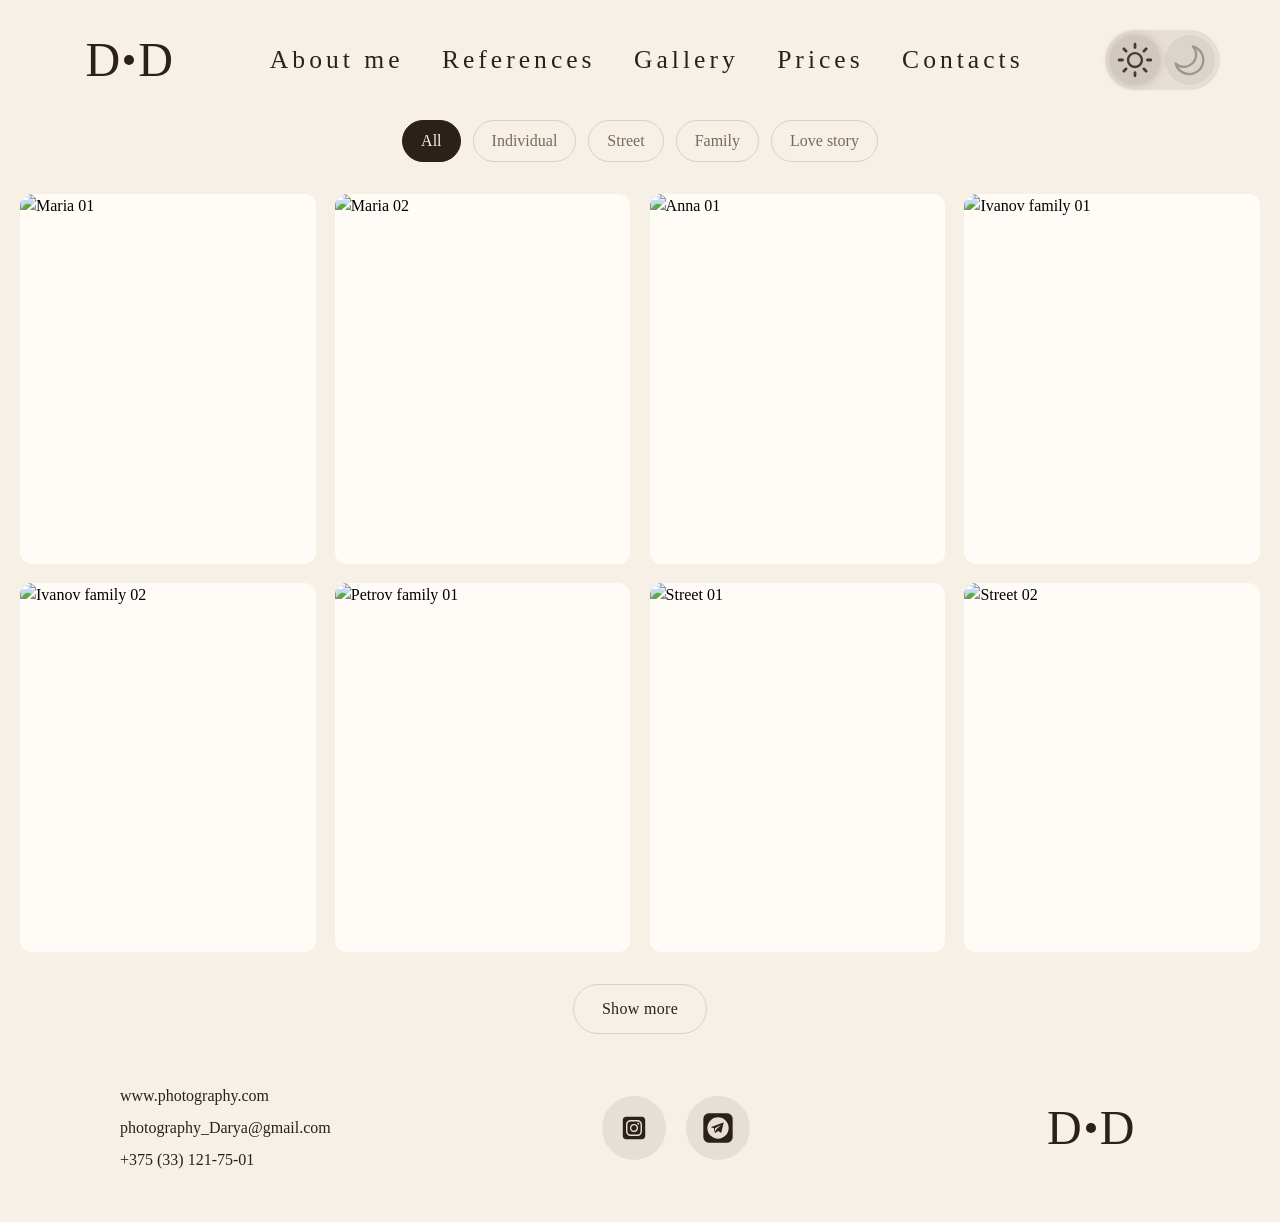
==== gallery.html @ 1b777d61 "feat: fix paths for GitHub Pages" ====
<!DOCTYPE html>
<html lang="en">
<head>
    <meta charset="UTF-8">
    <meta name="viewport" content="width=device-width, initial-scale=1.0">
    <link rel="icon" href="img/camera-with-flash.svg" type="image/svg+xml" sizes="32x32">
    <link rel="stylesheet" href="src/styles/index.css">
    <title>Photographer | Darya Dudkova</title>
</head>
<body>
    <header class="header">
        <div class="logo">
            <a href="index.html">
                <span class="logo-letter">D</span>
                <span class="logo-dotted"></span>
                <span class="logo-letter">D</span>
            </a>
        </div>
        <nav>
            <ul class="menu">
                <li><a href="index.html#about-me">About me</a></li>
                <li><a href="index.html#references">References</a></li>
                <li><a href="gallery.html" aria-current="page">Gallery</a></li>
                <li><a href="index.html#prices">Prices</a></li>
                <li><a href="index.html#contacts">Contacts</a></li>
            </ul>
        </nav>
        <button class="theme-toggle" aria-label="Switch theme">
            <div class="theme-toggle__icon-fone">
                <svg class="theme-toggle__icon theme-toggle__icon--sun" xmlns="http://www.w3.org/2000/svg" width="1em" height="1em" viewBox="0 0 56 56">
                    <path fill="currentColor" d="M30.04 4.61c0-1.102-.938-2.04-2.04-2.04s-2.039.938-2.039 2.04v4.92c0 1.102.938 2.04 2.04 2.04c1.1 0 2.038-.938 2.038-2.04Zm9.538 8.929c-.773.797-.773 2.11 0 2.883c.797.797 2.086.82 2.906 0l3.493-3.492a2.065 2.065 0 0 0 0-2.907c-.774-.773-2.086-.773-2.883 0Zm-26.062 2.883c.773.797 2.086.797 2.882 0c.774-.75.774-2.11.024-2.883l-3.492-3.516c-.75-.75-2.086-.773-2.883 0c-.774.774-.774 2.11-.024 2.883ZM28 16.047c-6.539 0-11.953 5.414-11.953 11.953S21.46 39.977 28 39.977c6.516 0 11.93-5.438 11.93-11.977S34.516 16.047 28 16.047m0 3.586c4.57 0 8.367 3.797 8.367 8.367S32.57 36.39 28 36.39c-4.594 0-8.39-3.82-8.39-8.39s3.796-8.367 8.39-8.367m23.32 10.406c1.102 0 2.04-.937 2.04-2.039s-.938-2.04-2.04-2.04h-4.898c-1.102 0-2.04.938-2.04 2.04s.938 2.039 2.04 2.039ZM4.68 25.961c-1.102 0-2.04.937-2.04 2.039s.938 2.039 2.04 2.039h4.898c1.102 0 2.04-.937 2.04-2.039s-.938-2.04-2.04-2.04ZM42.46 39.6a2.08 2.08 0 0 0-2.883 0c-.773.774-.773 2.087 0 2.883L43.094 46c.797.773 2.11.75 2.883-.023c.797-.774.797-2.086 0-2.883Zm-32.437 3.47c-.797.773-.797 2.109-.024 2.882c.774.774 2.11.797 2.906.024l3.492-3.493c.774-.773.774-2.086.024-2.882c-.774-.774-2.11-.774-2.906 0Zm20.015 3.398c0-1.102-.937-2.04-2.039-2.04s-2.039.938-2.039 2.04v4.922c0 1.101.938 2.039 2.04 2.039c1.1 0 2.038-.938 2.038-2.04Z"/>
                </svg>
            </div>
            <div class="theme-toggle__icon-fone">
                <svg class="theme-toggle__icon theme-toggle__icon--moon" xmlns="http://www.w3.org/2000/svg" width="1em" height="1em" viewBox="0 0 25 25">
                    <path fill="currentColor" fill-rule="evenodd" d="M13.744 3.17a.75.75 0 0 0 .094.895A7.252 7.252 0 0 1 3.589 14.314a.75.75 0 0 0-1.236.74c1.13 4.286 5.03 7.446 9.67 7.446c5.523 0 10-4.477 10-10c0-4.64-3.16-8.541-7.445-9.67a.75.75 0 0 0-.834.34m2.678 2.055A8.5 8.5 0 1 1 4.749 16.9A8.752 8.752 0 0 0 16.423 5.225" clip-rule="evenodd"/>
                </svg>
            </div>
        </button>
        <button class="burger" aria-label="Open menu" aria-expanded="false" aria-controls="menu">
            <span class="burger__line"></span>
            <span class="burger__line"></span>
            <span class="burger__label">menu</span>
        </button>
    </header>
    <main>
        <section class="gallery">
            <div class="gallery__category">
                <button class="gallery__btn" type="button" data-category="all" aria-pressed="true">All</button>
                <button class="gallery__btn" type="button" data-category="individual" aria-pressed="false">Individual</button>
                <button class="gallery__btn" type="button" data-category="street" aria-pressed="false">Street</button>
                <button class="gallery__btn" type="button" data-category="family" aria-pressed="false">Family</button>
                <button class="gallery__btn" type="button" data-category="love story" aria-pressed="false">Love story</button>
            </div>
            <ul class="gallery__grid" id="gallery-grid"></ul>
            <div class="gallery__category-btn">
                <button class="gallery__more" type="button">Show more</button>
            </div>
        </section>
    </main>
    <footer id="contacts" class="footer">
        <address class="contacts-info">
            <a href="#" target="_blank" rel="noopener noreferrer">www.photography.com</a>
            <a href="mailto:photography_Darya@gmail.com">photography_Darya@gmail.com</a>
            <a href="tel:+375331217501">+375 (33) 121-75-01</a>
        </address>
        <div class="contacts-socials">
            <a class="contacts-social-link" href="#" aria-label="Instagram">
                <svg class="contacts-social-icon" xmlns="http://www.w3.org/2000/svg" width="1em" height="1em" viewBox="0 0 640 640">
                    <path d="M0 0h640v640H0z" fill="none" />
                    <path fill="currentColor" d="M290.4 275.7c-16.4 10.3-25.9 28.8-24.9 48.1c1.1 19.4 12.7 36.6 30.1 45.1c17.5 8.4 38.2 6.6 54-4.6c16.4-10.3 25.9-28.8 24.9-48.1c-1.1-19.4-12.7-36.6-30.1-45.1c-17.5-8.4-38.2-6.6-54 4.6m142.3-68.4c-5.2-5.2-11.5-9.3-18.4-12c-18.1-7.1-57.6-6.8-83.1-6.5c-4.1 0-7.9.1-11.2.1s-7.2 0-11.4-.1c-25.5-.3-64.8-.7-82.9 6.5c-6.9 2.7-13.1 6.8-18.4 12s-9.3 11.5-12 18.4c-7.1 18.1-6.7 57.7-6.5 83.2c0 4.1.1 7.9.1 11.1s0 7-.1 11.1c-.2 25.5-.6 65.1 6.5 83.2c2.7 6.9 6.8 13.1 12 18.4s11.5 9.3 18.4 12c18.1 7.1 57.6 6.8 83.1 6.5c4.1 0 7.9-.1 11.2-.1s7.2 0 11.4.1c25.5.3 64.8.7 82.9-6.5c6.9-2.7 13.1-6.8 18.4-12s9.3-11.5 12-18.4c7.2-18 6.8-57.4 6.5-83c0-4.2-.1-8.1-.1-11.4s0-7.1.1-11.4c.3-25.5.7-64.9-6.5-83c-2.7-6.9-6.8-13.1-12-18.4zm-67.1 44.5c18.1 12.1 30.6 30.9 34.9 52.2s-.2 43.5-12.3 61.6c-6 9-13.7 16.6-22.6 22.6s-19 10.1-29.6 12.2c-21.3 4.2-43.5-.2-61.6-12.3s-30.6-30.9-34.9-52.2s.2-43.5 12.2-61.6s30.9-30.6 52.2-34.9s43.5.2 61.6 12.2h.1zm29.2-1.3c-3.1-2.1-5.6-5.1-7.1-8.6s-1.8-7.3-1.1-11.1s2.6-7.1 5.2-9.8s6.1-4.5 9.8-5.2s7.6-.4 11.1 1.1s6.5 3.9 8.6 7s3.2 6.8 3.2 10.6c0 2.5-.5 5-1.4 7.3s-2.4 4.4-4.1 6.2s-3.9 3.2-6.2 4.2s-4.8 1.5-7.3 1.5c-3.8 0-7.5-1.1-10.6-3.2zM544 160c0-35.3-28.7-64-64-64H160c-35.3 0-64 28.7-64 64v320c0 35.3 28.7 64 64 64h320c35.3 0 64-28.7 64-64zm-91 293c-18.7 18.7-41.4 24.6-67 25.9c-26.4 1.5-105.6 1.5-132 0c-25.6-1.3-48.3-7.2-67-25.9s-24.6-41.4-25.8-67c-1.5-26.4-1.5-105.6 0-132c1.3-25.6 7.1-48.3 25.8-67s41.5-24.6 67-25.8c26.4-1.5 105.6-1.5 132 0c25.6 1.3 48.3 7.1 67 25.8s24.6 41.4 25.8 67c1.5 26.3 1.5 105.4 0 131.9c-1.3 25.6-7.1 48.3-25.8 67z" />
                </svg>
            </a>
            <a class="contacts-social-link" href="#" aria-label="Telegram">
                <svg class="contacts-social-icon" xmlns="http://www.w3.org/2000/svg" width="1em" height="1em" viewBox="0 0 24 24">
                    <path d="M0 0h24v24H0z" fill="none" />
                    <path fill="currentColor" fill-rule="evenodd" d="M5 1a4 4 0 0 0-4 4v14a4 4 0 0 0 4 4h14a4 4 0 0 0 4-4V5a4 4 0 0 0-4-4zm15 11a8 8 0 1 1-16 0a8 8 0 0 1 16 0m-12.986-.77a.19.19 0 0 0-.118.17c0 .074.049.144.118.17l1.929.704l.584 2.872v.004a.56.56 0 0 0 .147.286a.52.52 0 0 0 .525.12a2 2 0 0 0 .159-.076a7 7 0 0 0 .256-.151c.196-.12.444-.28.685-.436a86 86 0 0 0 .87-.573l.073-.048l1.905 1.378a.19.19 0 0 0 .17.023c.056-.02.1-.07.114-.128l1.787-7.519a.19.19 0 0 0-.056-.179a.19.19 0 0 0-.185-.033zm3.169 3.493l-.53-2.6l4.009-2.07a.11.11 0 0 1 .138.035a.11.11 0 0 1-.016.142l-3.012 2.702z" clip-rule="evenodd" />
                </svg>
            </a>
        </div>
        <div class="logo">
            <a href="#home">
                <span class="logo-letter">D</span>
                <span class="logo-dotted"></span>
                <span class="logo-letter">D</span>
            </a>
        </div>
    </footer>
    <script type="module">
    import { initTheme } from './src/styles/js/theme.js';
    import { initGallery } from './src/styles/js/gallery.js';

    initTheme();
    initGallery();
</script>
</body>
</html>
---- src/styles/index.css ----
@import "theme.css";
@import "header.css";
@import "section-home.css";
@import "about-me.css";
@import "references.css";
@import "prices.css";
@import "footer.css";
@import "gallery-category.css";
@import "gallery-btn-more.css";
@import "gallery-grid.css";

*,
*::before,
*::after {
    box-sizing: border-box;
}

* {
    margin: 0;
    padding: 0;
}

html {
    scroll-behavior: smooth;
}

body {
    line-height: 1.5;
    -webkit-font-smoothing: antialiased;
    max-width: 1240px;
    margin: 0 auto;
    background-color: rgb(var(--bg));
    min-height: 100vh;
    display: flex;
    flex-direction: column;
}

main {
    flex: 1;
}

img,
picture,
video,
canvas,
svg {
    display: block;
    max-width: 100%;
}

input,
button,
textarea,
select {
    font: inherit;
    color: inherit;
}

button {
    background: none;
    border: none;
    cursor: pointer;
}

a {
    text-decoration: none;
    color: inherit;
}

ul,
ol {
    list-style: none;
}

h1, h2, h3, h4, h5, h6 {
    font-weight: inherit;
    font-size: inherit;
}
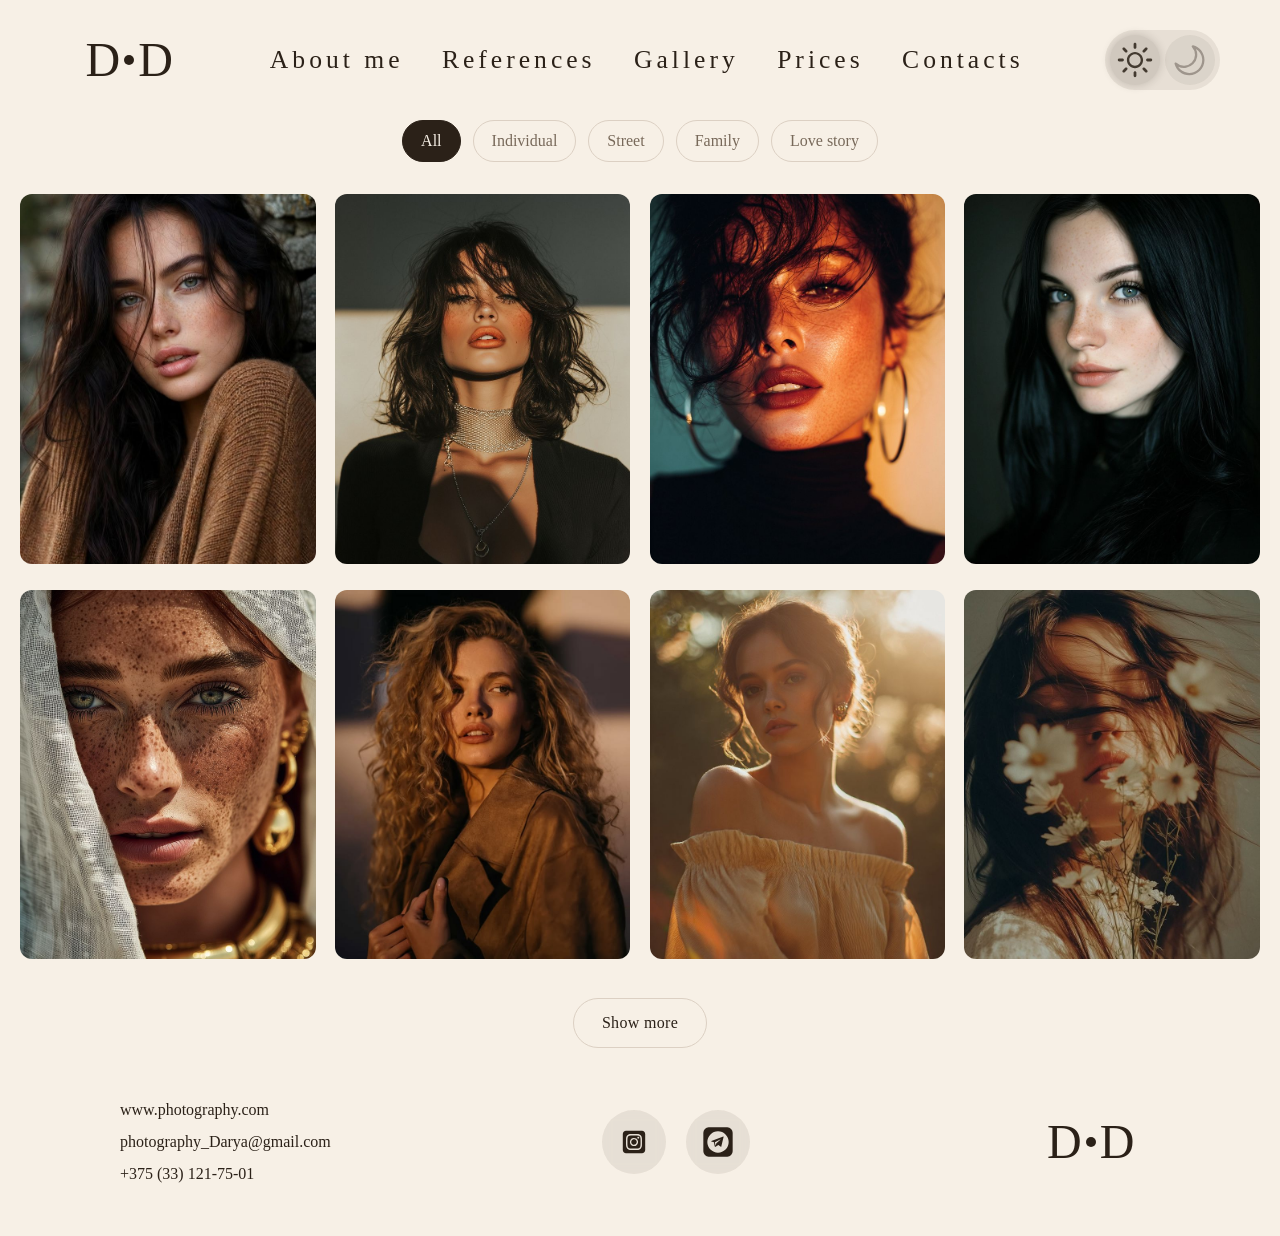
==== commit 1c2c1ea3: "feat: update gallery, add photo, add title at home" ====
--- a/gallery.html
+++ b/gallery.html
@@ -50,9 +50,23 @@
                 <button class="gallery__btn" type="button" data-category="individual" aria-pressed="false">Individual</button>
                 <button class="gallery__btn" type="button" data-category="street" aria-pressed="false">Street</button>
                 <button class="gallery__btn" type="button" data-category="family" aria-pressed="false">Family</button>
-                <button class="gallery__btn" type="button" data-category="love story" aria-pressed="false">Love story</button>
+                <button class="gallery__btn" type="button" data-category="love-story" aria-pressed="false">Love story</button>
             </div>
             <ul class="gallery__grid" id="gallery-grid"></ul>
+            <template id="gallery-card-template">
+                <li class="gallery__item">
+                    <button class="gallery__card" type="button">
+                    <figure class="gallery__figure">
+                        <img class="gallery__img" src="" alt="" loading="lazy">
+                        <span class="gallery__btn-more" aria-hidden="true">More</span>
+                        <figcaption class="gallery__caption">
+                            <span class="gallery__title"></span>
+                            <span class="gallery__meta"></span>
+                        </figcaption> 
+                    </figure>
+                    </button>
+                </li>
+            </template>
             <div class="gallery__category-btn">
                 <button class="gallery__more" type="button">Show more</button>
             </div>
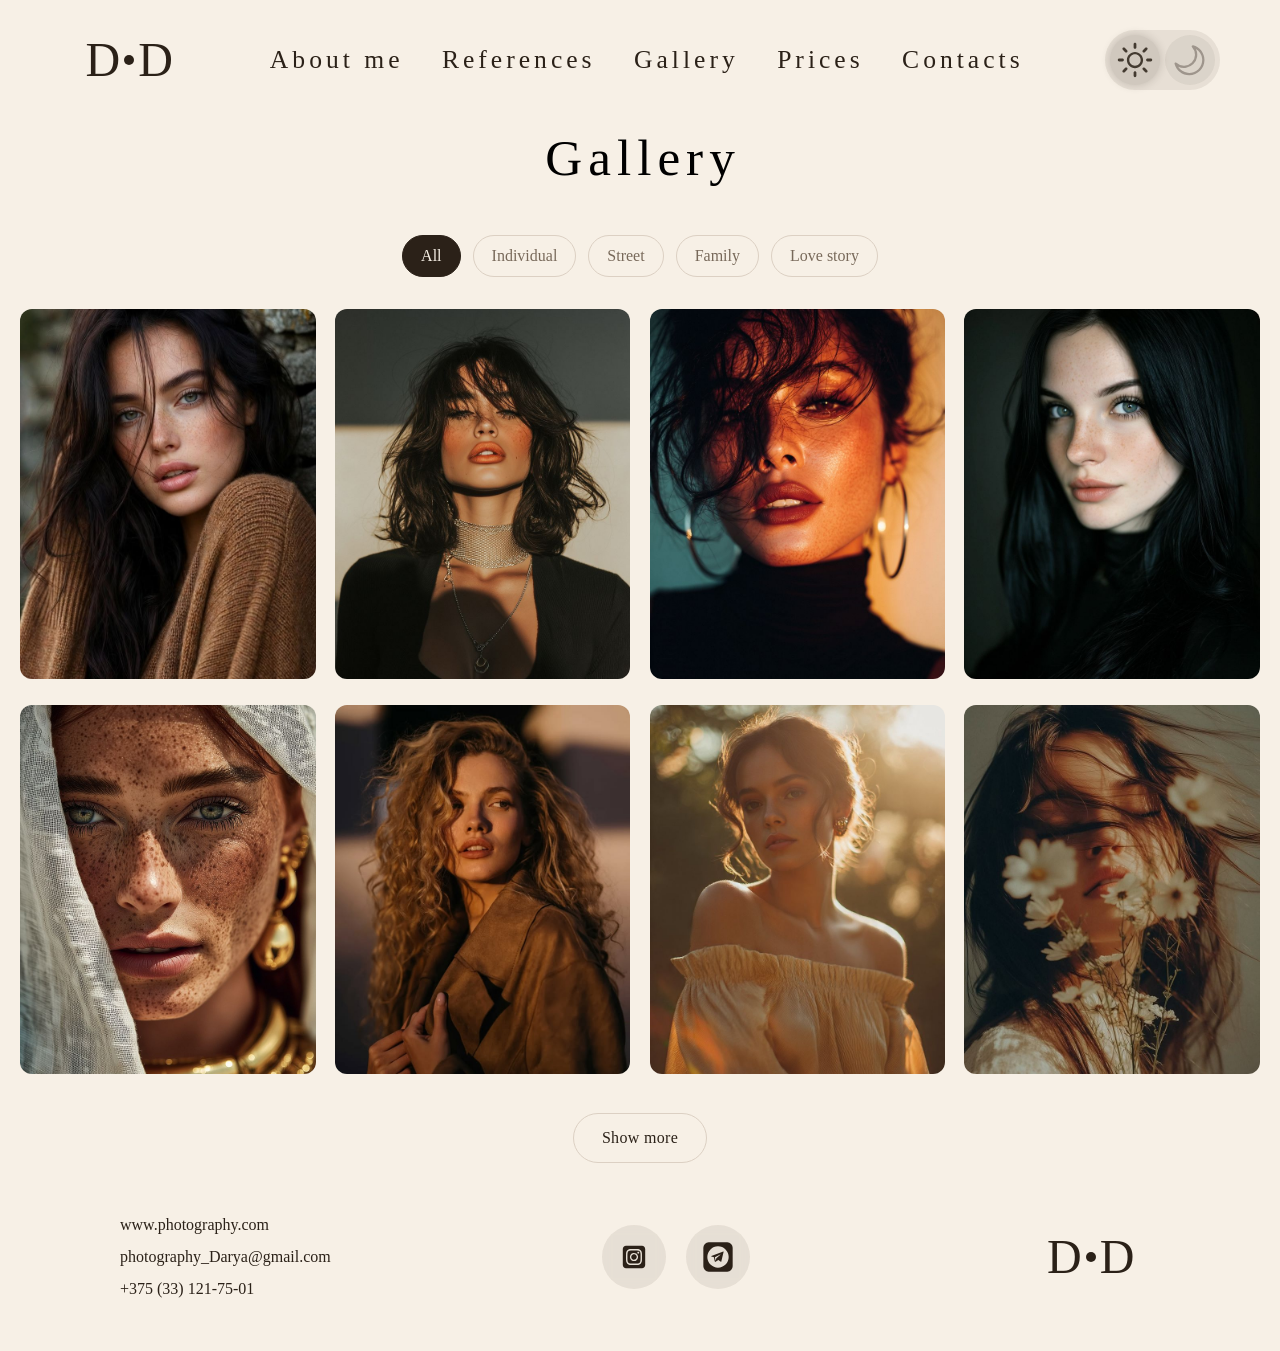
==== commit c8f14222: "feat: update error" ====
--- a/gallery.html
+++ b/gallery.html
@@ -26,16 +26,16 @@
             </ul>
         </nav>
         <button class="theme-toggle" aria-label="Switch theme">
-            <div class="theme-toggle__icon-fone">
+            <span class="theme-toggle__icon-fone">
                 <svg class="theme-toggle__icon theme-toggle__icon--sun" xmlns="http://www.w3.org/2000/svg" width="1em" height="1em" viewBox="0 0 56 56">
                     <path fill="currentColor" d="M30.04 4.61c0-1.102-.938-2.04-2.04-2.04s-2.039.938-2.039 2.04v4.92c0 1.102.938 2.04 2.04 2.04c1.1 0 2.038-.938 2.038-2.04Zm9.538 8.929c-.773.797-.773 2.11 0 2.883c.797.797 2.086.82 2.906 0l3.493-3.492a2.065 2.065 0 0 0 0-2.907c-.774-.773-2.086-.773-2.883 0Zm-26.062 2.883c.773.797 2.086.797 2.882 0c.774-.75.774-2.11.024-2.883l-3.492-3.516c-.75-.75-2.086-.773-2.883 0c-.774.774-.774 2.11-.024 2.883ZM28 16.047c-6.539 0-11.953 5.414-11.953 11.953S21.46 39.977 28 39.977c6.516 0 11.93-5.438 11.93-11.977S34.516 16.047 28 16.047m0 3.586c4.57 0 8.367 3.797 8.367 8.367S32.57 36.39 28 36.39c-4.594 0-8.39-3.82-8.39-8.39s3.796-8.367 8.39-8.367m23.32 10.406c1.102 0 2.04-.937 2.04-2.039s-.938-2.04-2.04-2.04h-4.898c-1.102 0-2.04.938-2.04 2.04s.938 2.039 2.04 2.039ZM4.68 25.961c-1.102 0-2.04.937-2.04 2.039s.938 2.039 2.04 2.039h4.898c1.102 0 2.04-.937 2.04-2.039s-.938-2.04-2.04-2.04ZM42.46 39.6a2.08 2.08 0 0 0-2.883 0c-.773.774-.773 2.087 0 2.883L43.094 46c.797.773 2.11.75 2.883-.023c.797-.774.797-2.086 0-2.883Zm-32.437 3.47c-.797.773-.797 2.109-.024 2.882c.774.774 2.11.797 2.906.024l3.492-3.493c.774-.773.774-2.086.024-2.882c-.774-.774-2.11-.774-2.906 0Zm20.015 3.398c0-1.102-.937-2.04-2.039-2.04s-2.039.938-2.039 2.04v4.922c0 1.101.938 2.039 2.04 2.039c1.1 0 2.038-.938 2.038-2.04Z"/>
                 </svg>
-            </div>
-            <div class="theme-toggle__icon-fone">
+            </span>
+            <span class="theme-toggle__icon-fone">
                 <svg class="theme-toggle__icon theme-toggle__icon--moon" xmlns="http://www.w3.org/2000/svg" width="1em" height="1em" viewBox="0 0 25 25">
                     <path fill="currentColor" fill-rule="evenodd" d="M13.744 3.17a.75.75 0 0 0 .094.895A7.252 7.252 0 0 1 3.589 14.314a.75.75 0 0 0-1.236.74c1.13 4.286 5.03 7.446 9.67 7.446c5.523 0 10-4.477 10-10c0-4.64-3.16-8.541-7.445-9.67a.75.75 0 0 0-.834.34m2.678 2.055A8.5 8.5 0 1 1 4.749 16.9A8.752 8.752 0 0 0 16.423 5.225" clip-rule="evenodd"/>
                 </svg>
-            </div>
+            </span>
         </button>
         <button class="burger" aria-label="Open menu" aria-expanded="false" aria-controls="menu">
             <span class="burger__line"></span>
@@ -45,6 +45,7 @@
     </header>
     <main>
         <section class="gallery">
+            <h1 class="page-title">Gallery</h1>
             <div class="gallery__category">
                 <button class="gallery__btn" type="button" data-category="all" aria-pressed="true">All</button>
                 <button class="gallery__btn" type="button" data-category="individual" aria-pressed="false">Individual</button>
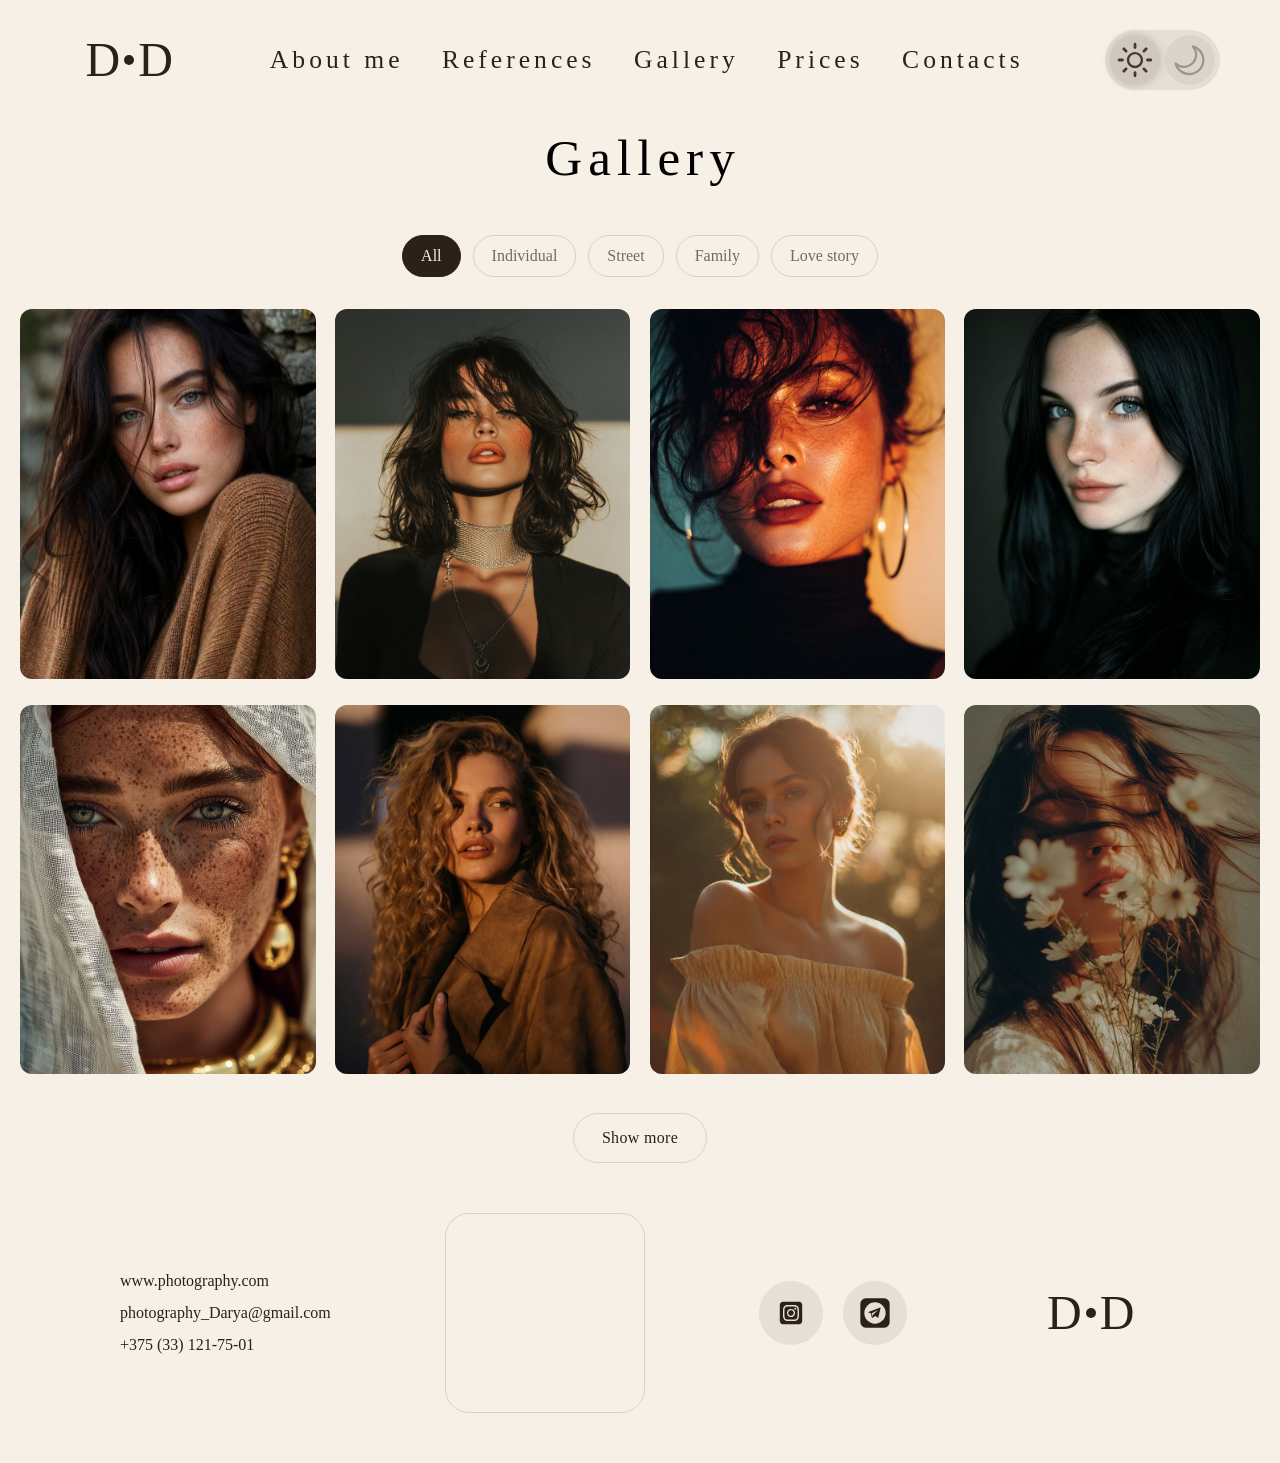
==== commit 92d84558: "feat: add map in footer" ====
--- a/gallery.html
+++ b/gallery.html
@@ -17,7 +17,7 @@
             </a>
         </div>
         <nav>
-            <ul class="menu">
+            <ul class="menu" id="menu">
                 <li><a href="index.html#about-me">About me</a></li>
                 <li><a href="index.html#references">References</a></li>
                 <li><a href="gallery.html" aria-current="page">Gallery</a></li>
@@ -43,6 +43,7 @@
             <span class="burger__label">menu</span>
         </button>
     </header>
+    <div class="menu-overlay"></div>
     <main>
         <section class="gallery">
             <h1 class="page-title">Gallery</h1>
@@ -63,7 +64,7 @@
                         <figcaption class="gallery__caption">
                             <span class="gallery__title"></span>
                             <span class="gallery__meta"></span>
-                        </figcaption> 
+                        </figcaption>
                     </figure>
                     </button>
                 </li>
@@ -79,6 +80,15 @@
             <a href="mailto:photography_Darya@gmail.com">photography_Darya@gmail.com</a>
             <a href="tel:+375331217501">+375 (33) 121-75-01</a>
         </address>
+        <div class="contacts-map-wrap">
+            <iframe
+                class="contacts-map"
+                src="https://www.google.com/maps?q=Minsk&output=embed"
+                loading="lazy"
+                referrerpolicy="no-referrer-when-downgrade"
+                title="Minsk on the map">
+            </iframe>
+        </div>
         <div class="contacts-socials">
             <a class="contacts-social-link" href="#" aria-label="Instagram">
                 <svg class="contacts-social-icon" xmlns="http://www.w3.org/2000/svg" width="1em" height="1em" viewBox="0 0 640 640">
@@ -101,12 +111,47 @@
             </a>
         </div>
     </footer>
-    <script type="module">
-    import { initTheme } from './src/styles/js/theme.js';
-    import { initGallery } from './src/styles/js/gallery.js';
-
-    initTheme();
-    initGallery();
-</script>
+    <div class="modal" id="gallery-modal" aria-hidden="true">
+        <div class="modal-overlay" data-close></div>
+        <div class="modal-content" role="dialog" aria-modal="true">
+            <button class="modal-close" type="button" aria-label="Close" data-close>
+                &times;
+            </button>
+            <h3 class="modal-title"></h3>
+            <div class="modal-body">
+                <div class="modal-left">
+                    <img class="modal-image" src="" alt="">
+                </div>
+                <div class="modal-right">
+                    <p class="modal-description"></p>
+                    <ul class="modal-meta">
+                        <li><strong>Location:</strong> <span class="modal-location"></span></li>
+                        <li><strong>Photos:</strong> <span class="modal-count"></span></li>
+                    </ul>
+                    <ul class="modal-gallery"></ul>
+                </div>
+            </div>
+        </div>
+    </div>
+    <div class="lightbox" id="gallery-lightbox" aria-hidden="true">
+        <button class="lightbox-close" type="button" aria-label="Close" data-lightbox-close>
+            &times;
+        </button>
+        <button class="lightbox-nav lightbox-nav--prev" type="button" aria-label="Previous" data-lightbox-prev>
+            <svg xmlns="http://www.w3.org/2000/svg" width="1em" height="1em" viewBox="0 0 24 24">
+                <path fill="currentColor" d="M15.41 7.41L14 6l-6 6 6 6 1.41-1.41L10.83 12z"/>
+            </svg>
+        </button>
+        <figure class="lightbox-figure">
+            <img class="lightbox-image" src="" alt="">
+            <figcaption class="lightbox-caption"></figcaption>
+        </figure>
+        <button class="lightbox-nav lightbox-nav--next" type="button" aria-label="Next" data-lightbox-next>
+            <svg xmlns="http://www.w3.org/2000/svg" width="1em" height="1em" viewBox="0 0 24 24">
+                <path fill="currentColor" d="M8.59 16.59L10 18l6-6-6-6-1.41 1.41L13.17 12z"/>
+            </svg>
+        </button>
+    </div>
+    <script type="module" src="./src/js/app.js"></script>
 </body>
 </html>
--- a/src/styles/index.css
+++ b/src/styles/index.css
@@ -8,6 +8,10 @@
 @import "gallery-category.css";
 @import "gallery-btn-more.css";
 @import "gallery-grid.css";
+@import "burger.css";
+@import "modal-prices.css";
+@import "modal-gallery.css";
+@import "lightbox.css";
 
 *,
 *::before,
@@ -33,6 +37,7 @@
     min-height: 100vh;
     display: flex;
     flex-direction: column;
+    position: relative;
 }
 
 main {
